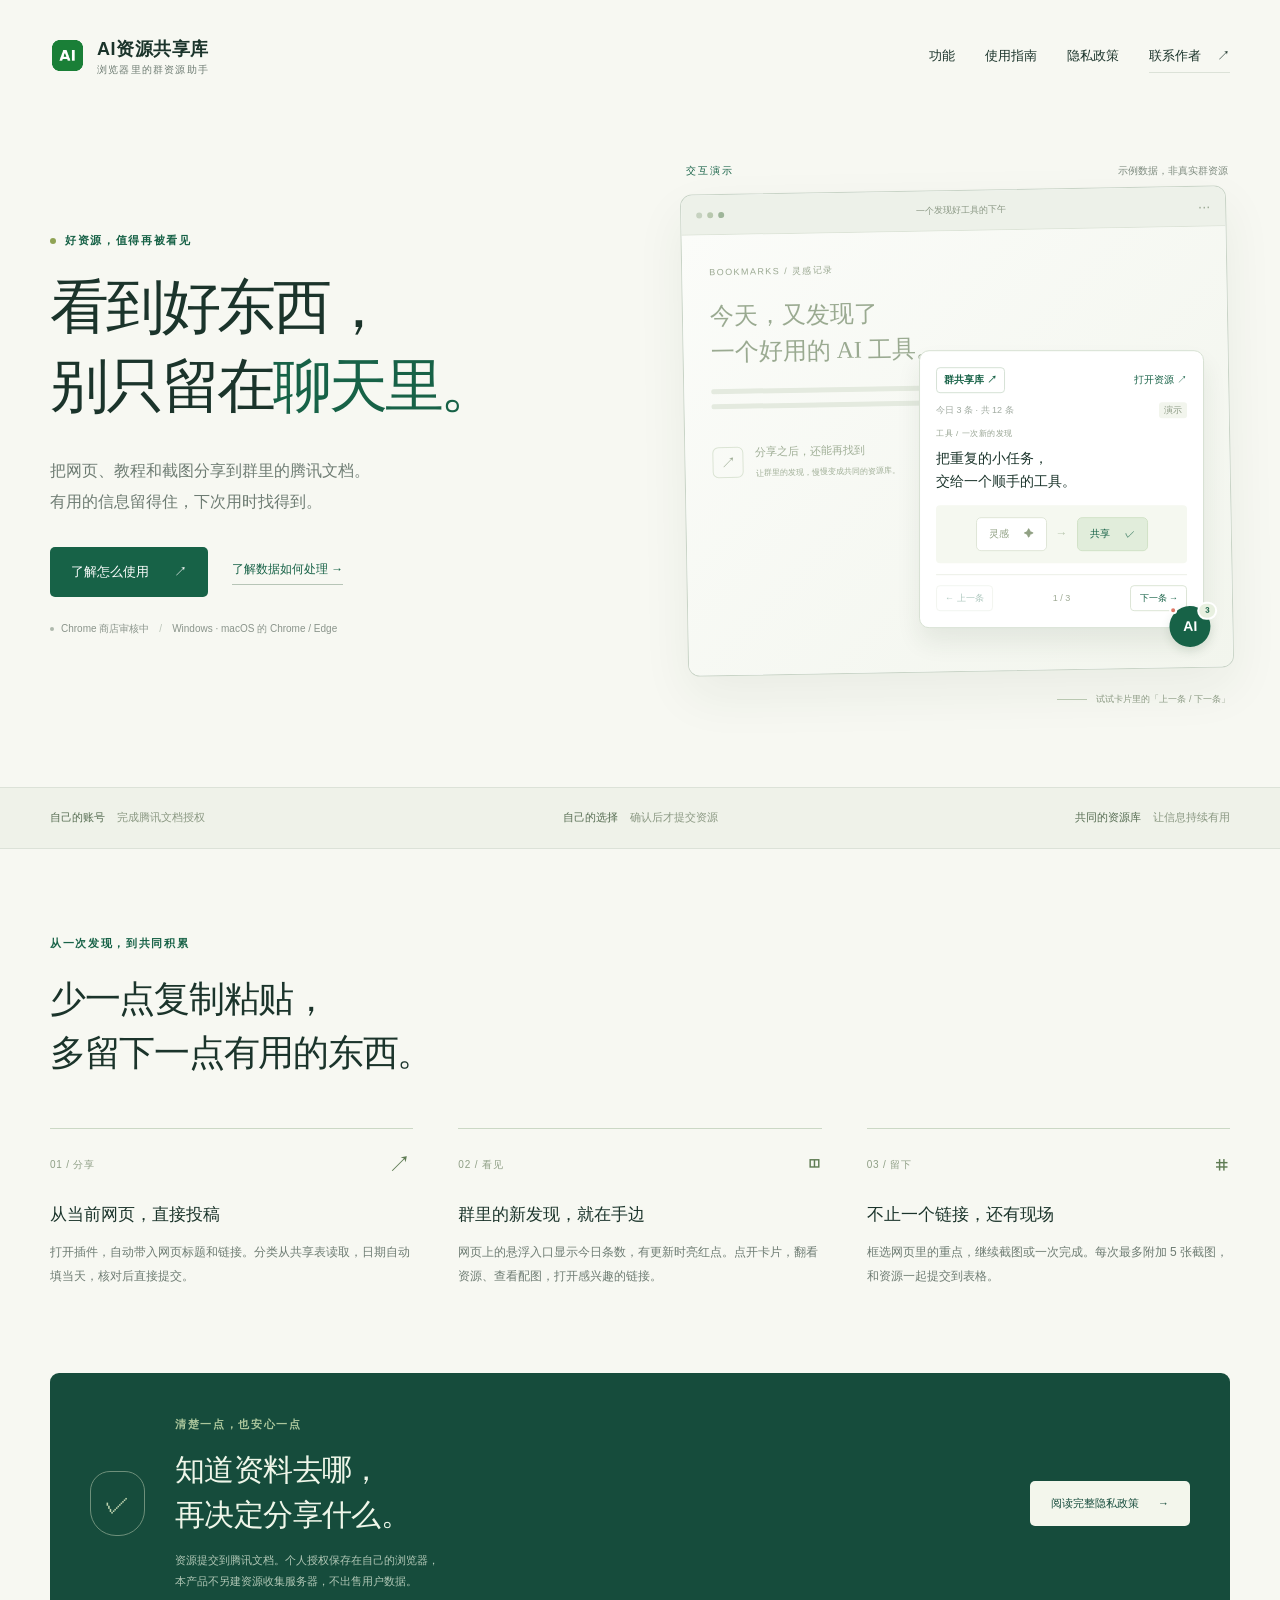
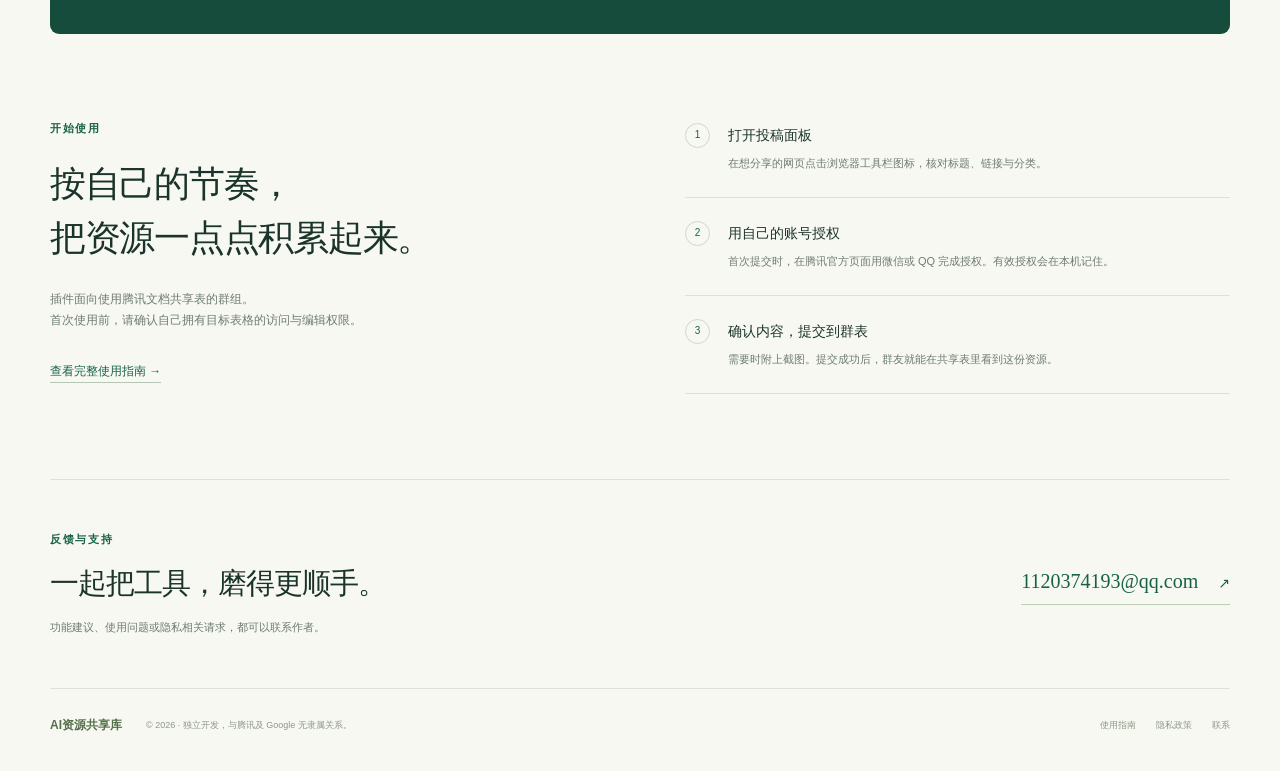
==== index.html @ 5c705e94 "Publish product website, help and privacy policy only" ====
<!doctype html>
<html lang="zh-CN"><head><meta charset="utf-8"><meta name="viewport" content="width=device-width,initial-scale=1"><meta name="description" content="AI资源共享库浏览器插件：把网页与截图分享到群里的腾讯文档共享表，用悬浮卡片查看今日资源。了解功能、使用方法与隐私政策。"><meta name="theme-color" content="#176247"><title>AI资源共享库 · 把好资源，留在群里</title><link rel="icon" href="./assets/icon.png"><link rel="stylesheet" href="./assets/site.css"></head>
<body><a class="skip" href="#main">跳到正文</a>
<header class="header wrap"><a class="brand" href="./" aria-label="AI资源共享库首页"><img src="./assets/icon.png" alt="" width="35" height="35"><span>AI资源共享库<small>浏览器里的群资源助手</small></span></a><nav aria-label="主导航"><a href="#features">功能</a><a href="./help/">使用指南</a><a href="./privacy/">隐私政策</a><a href="mailto:1120374193@qq.com" class="nav-contact">联系作者 <span aria-hidden="true">↗</span></a></nav></header>
<main id="main">
<section class="hero wrap"><div class="hero-copy"><div class="eyebrow"><span class="live-dot"></span> 好资源，值得再被看见</div><h1>看到好东西，<br>别只留在<span class="accent">聊天里。</span></h1><p class="hero-lead">把网页、教程和截图分享到群里的腾讯文档。<br class="desktop">有用的信息留得住，下次用时找得到。</p><div class="hero-actions"><a class="button primary" href="./help/">了解怎么使用 <span aria-hidden="true">↗</span></a><a class="text-link" href="./privacy/">了解数据如何处理 <span aria-hidden="true">→</span></a></div><div class="availability"><span class="tiny-dot"></span> Chrome 商店审核中 <span class="availability-divider">/</span> Windows · macOS 的 Chrome / Edge</div></div>
<div class="demo-scene" aria-label="插件悬浮卡片交互演示"><div class="demo-label"><span>交互演示</span><span>示例数据，非真实群资源</span></div><div class="browser"><div class="browser-top"><span class="traffic"><i></i><i></i><i></i></span><span class="browser-address">一个发现好工具的下午</span><span class="browser-more" aria-hidden="true">···</span></div><div class="browser-body"><div class="page-tag">BOOKMARKS / 灵感记录</div><div class="fake-title">今天，又发现了<br>一个好用的 AI 工具。</div><div class="fake-line long"></div><div class="fake-line"></div><div class="fake-block"><span class="line-icon" aria-hidden="true">↗</span><div><strong>分享之后，还能再找到</strong><small>让群里的发现，慢慢变成共同的资源库。</small></div></div><div class="resource-card"><div class="resource-head"><span class="outlined">群共享库 ↗</span><span>打开资源 ↗</span></div><p class="resource-summary">今日 3 条 · 共 12 条 <span class="demo-only">演示</span></p><div id="demo-card" class="demo-card"><span id="demo-kind" class="resource-kind">工具 / 一次新的发现</span><h2 id="demo-title">把重复的小任务，<br>交给一个顺手的工具。</h2><div class="mini-art" aria-hidden="true"><div class="art-task">灵感 <span>✦</span></div><div class="art-arrow">→</div><div class="art-task art-task-green">共享 <span>✓</span></div></div></div><div class="resource-pager"><button id="demo-prev" aria-label="上一条示例资源" disabled>← 上一条</button><span id="demo-position" aria-live="polite">1 / 3</span><button id="demo-next" aria-label="下一条示例资源">下一条 →</button></div></div><div class="floating-demo" aria-hidden="true">AI<span class="demo-badge">3</span><i></i></div></div></div><div class="demo-caption"><span class="caption-line"></span> 试试卡片里的「上一条 / 下一条」</div></div></section>
<div class="principle-strip"><div class="wrap principle-inner"><span><b>自己的账号</b>完成腾讯文档授权</span><span><b>自己的选择</b>确认后才提交资源</span><span><b>共同的资源库</b>让信息持续有用</span></div></div>
<section id="features" class="section wrap"><div class="section-heading"><p class="eyebrow">从一次发现，到共同积累</p><h2>少一点复制粘贴，<br>多留下一点有用的东西。</h2></div><div class="feature-grid"><article><span class="feature-number">01 / 分享</span><div class="feature-symbol" aria-hidden="true">↗</div><h3>从当前网页，直接投稿</h3><p>打开插件，自动带入网页标题和链接。分类从共享表读取，日期自动填当天，核对后直接提交。</p></article><article><span class="feature-number">02 / 看见</span><div class="feature-symbol" aria-hidden="true">◫</div><h3>群里的新发现，就在手边</h3><p>网页上的悬浮入口显示今日条数，有更新时亮红点。点开卡片，翻看资源、查看配图，打开感兴趣的链接。</p></article><article><span class="feature-number">03 / 留下</span><div class="feature-symbol" aria-hidden="true">⌗</div><h3>不止一个链接，还有现场</h3><p>框选网页里的重点，继续截图或一次完成。每次最多附加 5 张截图，和资源一起提交到表格。</p></article></div></section>
<section class="privacy-band wrap"><div class="privacy-mark" aria-hidden="true">✓</div><div><p class="eyebrow">清楚一点，也安心一点</p><h2>知道资料去哪，<br>再决定分享什么。</h2><p>资源提交到腾讯文档。个人授权保存在自己的浏览器，<br class="desktop">本产品不另建资源收集服务器，不出售用户数据。</p></div><a href="./privacy/" class="button light">阅读完整隐私政策 <span aria-hidden="true">→</span></a></section>
<section class="section wrap getting-started"><div><p class="eyebrow">开始使用</p><h2>按自己的节奏，<br>把资源一点点积累起来。</h2><p class="muted">插件面向使用腾讯文档共享表的群组。<br>首次使用前，请确认自己拥有目标表格的访问与编辑权限。</p><a class="text-link" href="./help/">查看完整使用指南 →</a></div><ol class="steps"><li><span>1</span><div><h3>打开投稿面板</h3><p>在想分享的网页点击浏览器工具栏图标，核对标题、链接与分类。</p></div></li><li><span>2</span><div><h3>用自己的账号授权</h3><p>首次提交时，在腾讯官方页面用微信或 QQ 完成授权。有效授权会在本机记住。</p></div></li><li><span>3</span><div><h3>确认内容，提交到群表</h3><p>需要时附上截图。提交成功后，群友就能在共享表里看到这份资源。</p></div></li></ol></section>
<section class="contact-section wrap"><div><p class="eyebrow">反馈与支持</p><h2>一起把工具，磨得更顺手。</h2><p>功能建议、使用问题或隐私相关请求，都可以联系作者。</p></div><a href="mailto:1120374193@qq.com" class="contact-mail">1120374193@qq.com <span aria-hidden="true">↗</span></a></section>
</main><footer class="footer wrap"><a class="footer-brand" href="./">AI资源共享库</a><span>© 2026 · 独立开发，与腾讯及 Google 无隶属关系。</span><nav aria-label="页脚导航"><a href="./help/">使用指南</a><a href="./privacy/">隐私政策</a><a href="mailto:1120374193@qq.com">联系</a></nav></footer><script src="./assets/site.js" defer></script></body></html>
---- assets/site.css ----
:root{--ink:#1b342b;--green:#176247;--deep:#164c3c;--muted:#6e7c73;--paper:#f7f8f2;--line:#dce2d8;--serif:Georgia,'Songti SC','SimSun',serif}*{box-sizing:border-box}html{scroll-behavior:smooth;scroll-padding-top:28px}body{margin:0;background:var(--paper);color:var(--ink);font:15px/1.8 -apple-system,BlinkMacSystemFont,'Segoe UI','PingFang SC','Microsoft YaHei',sans-serif}a{color:inherit;text-decoration:none}button{font:inherit}button,a{-webkit-tap-highlight-color:transparent}a:focus-visible,button:focus-visible,summary:focus-visible{outline:3px solid #9fb646;outline-offset:5px}a:hover{color:var(--green)}.wrap{width:min(1180px,calc(100% - 64px));margin-inline:auto}.header{height:112px;display:flex;align-items:center;justify-content:space-between;gap:30px}.brand{display:flex;align-items:center;gap:12px;font-weight:700;font-size:18px;letter-spacing:.03em}.brand img{border-radius:9px}.brand small{display:block;font-size:10px;color:var(--muted);font-weight:400;letter-spacing:.12em;margin-top:-4px}.header nav{display:flex;align-items:center;gap:30px;font-size:13px}.nav-contact{border-bottom:1px solid var(--line);padding:5px 0}.nav-contact span{margin-left:12px}.hero{display:grid;grid-template-columns:1.05fr 1fr;align-items:center;gap:60px;padding-top:50px;padding-bottom:80px}.eyebrow{font-size:11px;color:var(--green);font-weight:600;letter-spacing:.15em;margin:0 0 18px}.hero .eyebrow{display:flex;align-items:center;gap:9px}.live-dot,.tiny-dot{width:6px;height:6px;border-radius:50%;background:#8fa354;display:inline-block;flex:none}.hero h1{font-family:var(--serif);font-weight:500;font-size:clamp(40px,4.6vw,64px);letter-spacing:-.055em;line-height:1.34;margin:0 0 28px}.accent{color:var(--green)}.hero-lead{color:var(--muted);font-size:16px;line-height:1.95;margin:0 0 30px}.hero-actions{display:flex;align-items:center;gap:24px;flex-wrap:wrap}.button{display:inline-flex;align-items:center;justify-content:space-between;gap:25px;padding:13px 21px;border-radius:5px;font-weight:500;font-size:13px;transition:background .2s,transform .2s}.button:hover{transform:translateY(-2px)}.primary{background:var(--green);color:white}.primary:hover{background:var(--deep);color:white}.light{background:#f3f6ec;color:var(--deep)}.text-link{font-size:12px;border-bottom:1px solid #b7c5b7;padding-bottom:4px;color:var(--green)}.availability{margin-top:23px;color:#8a948b;font-size:10px;display:flex;align-items:center;gap:7px;flex-wrap:wrap}.availability-divider{margin:0 3px;color:#bbc4b9}.tiny-dot{width:4px;height:4px;background:#aeb9ad}.demo-scene{position:relative;min-width:0}.demo-label{display:flex;justify-content:space-between;font-size:10px;color:#7f8c80;margin:0 2px 10px}.demo-label span:first-child{letter-spacing:.2em;color:var(--green)}.browser{border:1px solid #c9d4c7;border-radius:12px;overflow:hidden;background:#fff;box-shadow:0 20px 50px #203b2710;transform:rotate(-1deg)}.browser-top{height:40px;background:#edf1e9;border-bottom:1px solid #dde4d8;display:flex;align-items:center;gap:12px;padding:0 15px}.traffic{display:flex;gap:5px}.traffic i{display:block;width:6px;height:6px;border-radius:50%;background:#c6d2c0}.traffic i:nth-child(2){background:#b8c8ae}.traffic i:nth-child(3){background:#9eb599}.browser-address{flex:1;text-align:center;font-size:9px;color:#8b9885}.browser-more{color:#9eac97}.browser-body{height:440px;position:relative;padding:29px 27px;background:linear-gradient(135deg,#fbfcf9,#f2f5ed)}.page-tag{font-size:9px;letter-spacing:.16em;color:#9ba992}.fake-title{font-family:var(--serif);font-size:24px;line-height:1.5;color:#9aaa91;margin-top:18px}.fake-line{height:5px;width:47%;background:#e4eadf;border-radius:2px;margin-top:10px}.fake-line.long{width:68%;margin-top:19px}.fake-block{display:flex;gap:12px;align-items:center;margin-top:34px;color:#a0af97}.fake-block strong{font-size:11px;font-weight:500;display:block}.fake-block small{display:block;font-size:8px;margin-top:4px}.line-icon{border:1px solid #dbe4d4;width:31px;height:31px;border-radius:6px;display:grid;place-items:center}.resource-card{position:absolute;right:26px;top:121px;width:285px;background:white;padding:16px;border-radius:10px;border:1px solid #d7e1d3;box-shadow:0 14px 25px #263c2315;transform:rotate(1deg)}.resource-head{display:flex;align-items:center;justify-content:space-between;font-size:10px;color:var(--green)}.outlined{border:1px solid #d6e2d6;padding:3px 7px;border-radius:4px;font-weight:600}.resource-summary{font-size:9px;color:#a0aaa0;margin:9px 0}.demo-only{float:right;background:#f2f5ed;padding:0 5px;border-radius:3px;color:#8c9a84}.demo-card{min-height:137px;perspective:600px}.resource-kind{display:block;font-size:8px;color:#94a18f;letter-spacing:.07em}.resource-card h2{font-size:14px;font-weight:500;line-height:1.65;margin:5px 0 12px}.mini-art{height:58px;display:flex;align-items:center;justify-content:center;gap:9px;background:#f5f8f0;border-radius:4px}.art-task{font-size:10px;background:white;border:1px solid #dfe6d7;border-radius:5px;padding:7px 12px;display:flex;gap:15px;color:#91a184}.art-task-green{background:#e1eddb;color:var(--green);border-color:#d1e2c7}.art-task span{font-size:10px}.art-arrow{color:#b7c5ad;font-size:12px}.resource-pager{display:flex;align-items:center;justify-content:space-between;border-top:1px solid #ecf0e7;padding-top:10px;margin-top:10px}.resource-pager button{border:1px solid #dce5d6;border-radius:4px;color:var(--green);font-size:9px;padding:4px 8px;background:white;cursor:pointer}.resource-pager button:disabled{opacity:.35;cursor:default}.resource-pager>span{font-size:9px;color:#9da993}.floating-demo{position:absolute;bottom:20px;right:22px;width:41px;height:41px;border-radius:50%;background:var(--green);color:white;display:grid;place-items:center;font-size:14px;font-weight:600;box-shadow:0 4px 10px #315c3825}.demo-badge{position:absolute;right:-7px;top:-4px;border:2px solid white;border-radius:12px;font-size:8px;background:#e8f0e0;color:var(--green);width:20px;height:18px;line-height:14px;text-align:center}.floating-demo i{position:absolute;left:0;top:0;width:8px;height:8px;border-radius:50%;background:#df7867;border:2px solid white}.demo-caption{display:flex;align-items:center;justify-content:flex-end;gap:9px;margin-top:19px;font-size:9px;color:#8e9c86}.caption-line{width:30px;height:1px;background:#bdcbb5}.principle-strip{border-block:1px solid var(--line);background:#eff2e9}.principle-inner{display:flex;justify-content:space-between;gap:25px;padding-block:20px;font-size:11px;color:#8a9882}.principle-inner b{color:#556c51;font-weight:500;margin-right:12px}.section{padding-block:85px}.section-heading h2,.getting-started h2,.contact-section h2{font-family:var(--serif);font-size:36px;font-weight:500;letter-spacing:-.035em;line-height:1.5;margin:0}.feature-grid{display:grid;grid-template-columns:repeat(3,1fr);gap:45px;margin-top:48px}.feature-grid article{border-top:1px solid #cbd8c5;padding-top:20px;position:relative}.feature-number{font-size:10px;color:#8f9f86;letter-spacing:.08em}.feature-symbol{position:absolute;top:15px;right:2px;color:#5f7c54;font-size:23px}.feature-grid h3{font-size:17px;font-weight:500;margin:24px 0 11px}.feature-grid p{font-size:12px;color:var(--muted);margin:0;line-height:1.95}.privacy-band{border-radius:9px;background:var(--deep);color:#eff6e9;padding:42px 40px;display:flex;gap:30px;align-items:center}.privacy-mark{width:55px;height:65px;flex:none;border:1px solid #6e907b;border-radius:20px 20px 26px 26px;display:grid;place-items:center;color:#bed3af;font-size:25px}.privacy-band .eyebrow{color:#abc69c;margin-bottom:12px}.privacy-band h2{font-family:var(--serif);font-weight:400;font-size:30px;line-height:1.5;margin:0 0 13px;letter-spacing:-.02em}.privacy-band p:last-child{font-size:11px;color:#b2c8b7;margin:0;line-height:1.9}.privacy-band .button{margin-left:auto;white-space:nowrap;font-size:11px;gap:19px}.getting-started{display:grid;grid-template-columns:1fr 1fr;gap:90px}.muted{color:var(--muted);font-size:12px;margin-block:24px}.steps{list-style:none;margin:4px 0 0;padding:0}.steps li{display:flex;gap:18px;padding:23px 0;border-bottom:1px solid var(--line)}.steps li:first-child{padding-top:0}.steps li>span{height:25px;width:25px;flex:none;border-radius:50%;border:1px solid #ccdac5;display:grid;place-items:center;color:var(--green);font-size:10px}.steps h3{font-size:14px;font-weight:500;margin:0 0 6px}.steps p{font-size:11px;color:var(--muted);margin:0}.contact-section{border-top:1px solid var(--line);padding-block:50px;display:flex;align-items:center;justify-content:space-between;gap:30px}.contact-section .eyebrow{margin-bottom:13px}.contact-section h2{font-size:29px}.contact-section p:last-child{font-size:11px;color:var(--muted);margin:12px 0 0}.contact-mail{font-family:Georgia,serif;font-size:20px;color:var(--green);white-space:nowrap;border-bottom:1px solid #bdcdb7;padding-bottom:5px}.contact-mail span{font-family:system-ui;margin-left:15px;font-size:14px}.footer{border-top:1px solid var(--line);padding-block:26px 35px;display:flex;gap:24px;align-items:center;font-size:9px;color:#8d9888}.footer-brand{font-size:12px;color:#55704b;font-weight:600}.footer nav{margin-left:auto;display:flex;gap:20px}.skip{position:fixed;left:10px;top:-100px;z-index:10;background:white;padding:8px}.skip:focus{top:10px}.legal-layout{display:grid;grid-template-columns:200px 1fr;gap:70px;padding-top:38px;padding-bottom:75px}.legal-sidebar{font-size:12px;position:sticky;top:30px;height:fit-content;border-left:1px solid #d6dfcf;padding-left:20px}.legal-sidebar a{display:block;padding:5px 0;color:#7f8d76}.legal-sidebar a.current{color:var(--green);font-weight:600}.legal{max-width:780px}.legal>h1{font-family:var(--serif);font-size:45px;font-weight:400;letter-spacing:-.04em;margin:0 0 14px}.legal .updated{font-size:11px;color:#8b9884;margin-bottom:30px}.legal .lead{font-size:15px;color:#536b4c;line-height:1.95;border-bottom:1px solid var(--line);padding-bottom:30px}.legal h2{font-size:21px;font-weight:500;margin:40px 0 13px;letter-spacing:-.02em}.legal h3{font-size:15px;font-weight:600;margin:23px 0 9px}.legal p,.legal li{font-size:13px;color:#65755d;line-height:1.95}.legal ul,.legal ol{padding-left:20px}.legal li{padding-block:4px}.legal a{color:var(--green);text-decoration:underline;text-underline-offset:3px}.legal table{width:100%;border-collapse:collapse;margin:20px 0;font-size:12px}.legal th,.legal td{text-align:left;border-bottom:1px solid var(--line);padding:14px 12px;vertical-align:top}.legal th{color:var(--green);background:#edf2e7;font-weight:500}.legal td{color:#65755d}.legal-note{background:#ebf1e3;border-left:3px solid #9ab083;padding:15px 20px;font-size:12px!important}.help-faq{border-bottom:1px solid var(--line);padding:16px 0}.help-faq summary{font-size:14px;color:#395331;cursor:pointer}.help-faq p{margin-bottom:0}.table-wrap{overflow-x:auto}
@media(min-width:1500px){.hero{padding-block:75px 110px}.hero h1{font-size:68px}.browser-body{height:470px}.resource-card{top:135px}}
@media(max-width:1000px){.hero{gap:30px}.hero h1{font-size:46px}.hero-lead{font-size:14px}.hero-actions{gap:16px}.resource-card{right:12px;width:260px}.fake-title{font-size:21px}.browser-body{padding:23px 20px}.header nav{gap:18px}.privacy-band{gap:20px;padding:32px}.privacy-band .button{padding:11px 15px;gap:12px}.feature-grid{gap:25px}.getting-started{gap:45px}.contact-mail{font-size:17px}.legal-layout{gap:35px;grid-template-columns:160px 1fr}}
@media(max-width:740px){.wrap{width:calc(100% - 36px)}.header{height:85px;gap:14px}.brand{font-size:15px;gap:8px}.brand img{width:29px;height:29px}.brand small{font-size:8px}.header nav{gap:14px;font-size:11px}.header nav a:first-child,.nav-contact{display:none}.hero{grid-template-columns:1fr;padding-top:36px;padding-bottom:42px;gap:42px}.hero h1{font-size:48px;line-height:1.35}.hero-lead{font-size:14px}.hero-actions{gap:23px}.availability{font-size:9px}.demo-scene{max-width:500px;width:100%;margin:auto}.browser-body{height:410px}.resource-card{right:19px;top:113px;width:270px}.fake-title{font-size:24px}.principle-inner{flex-direction:column;gap:10px;padding-block:19px;font-size:11px}.principle-inner b{display:inline-block;width:95px}.section{padding-block:50px}.section-heading h2,.getting-started h2{font-size:29px}.feature-grid{grid-template-columns:1fr;gap:30px;margin-top:30px}.feature-grid h3{margin-top:18px}.feature-grid p{font-size:13px}.feature-symbol{top:21px}.privacy-band{flex-wrap:wrap;gap:20px;padding:27px 23px}.privacy-mark{width:39px;height:47px;font-size:20px}.privacy-band h2{font-size:26px}.privacy-band .eyebrow{font-size:10px}.privacy-band>div:nth-child(2){flex:1}.privacy-band .button{margin-left:59px}.privacy-band p:last-child{font-size:11px}.getting-started{grid-template-columns:1fr;gap:28px}.muted{font-size:13px}.steps p{font-size:12px}.contact-section{align-items:flex-start;flex-direction:column;gap:22px;padding-block:35px}.contact-section h2{font-size:27px}.contact-section p:last-child{font-size:12px}.contact-mail{font-size:19px}.footer{flex-wrap:wrap;gap:12px;padding-block:23px}.footer>span{width:100%;order:3}.footer nav{gap:18px}.legal-layout{display:block;padding-top:20px;padding-bottom:45px}.legal-sidebar{position:static;border:0;border-bottom:1px solid var(--line);padding:0 0 14px;margin-bottom:25px;display:flex;gap:20px;flex-wrap:wrap}.legal-sidebar a{padding:0}.legal>h1{font-size:36px}.legal h2{font-size:19px;margin-top:30px}.legal th,.legal td{padding:11px 8px}.desktop{display:none}}
@media(max-width:370px){.hero h1{font-size:41px}.resource-card{width:245px;right:10px}.brand small{display:none}.header nav{gap:10px}.hero-actions{gap:15px}.button{padding:12px 17px}.hero-actions .text-link{font-size:11px}}
@media(prefers-reduced-motion:reduce){html{scroll-behavior:auto}*{transition:none!important;animation:none!important}}
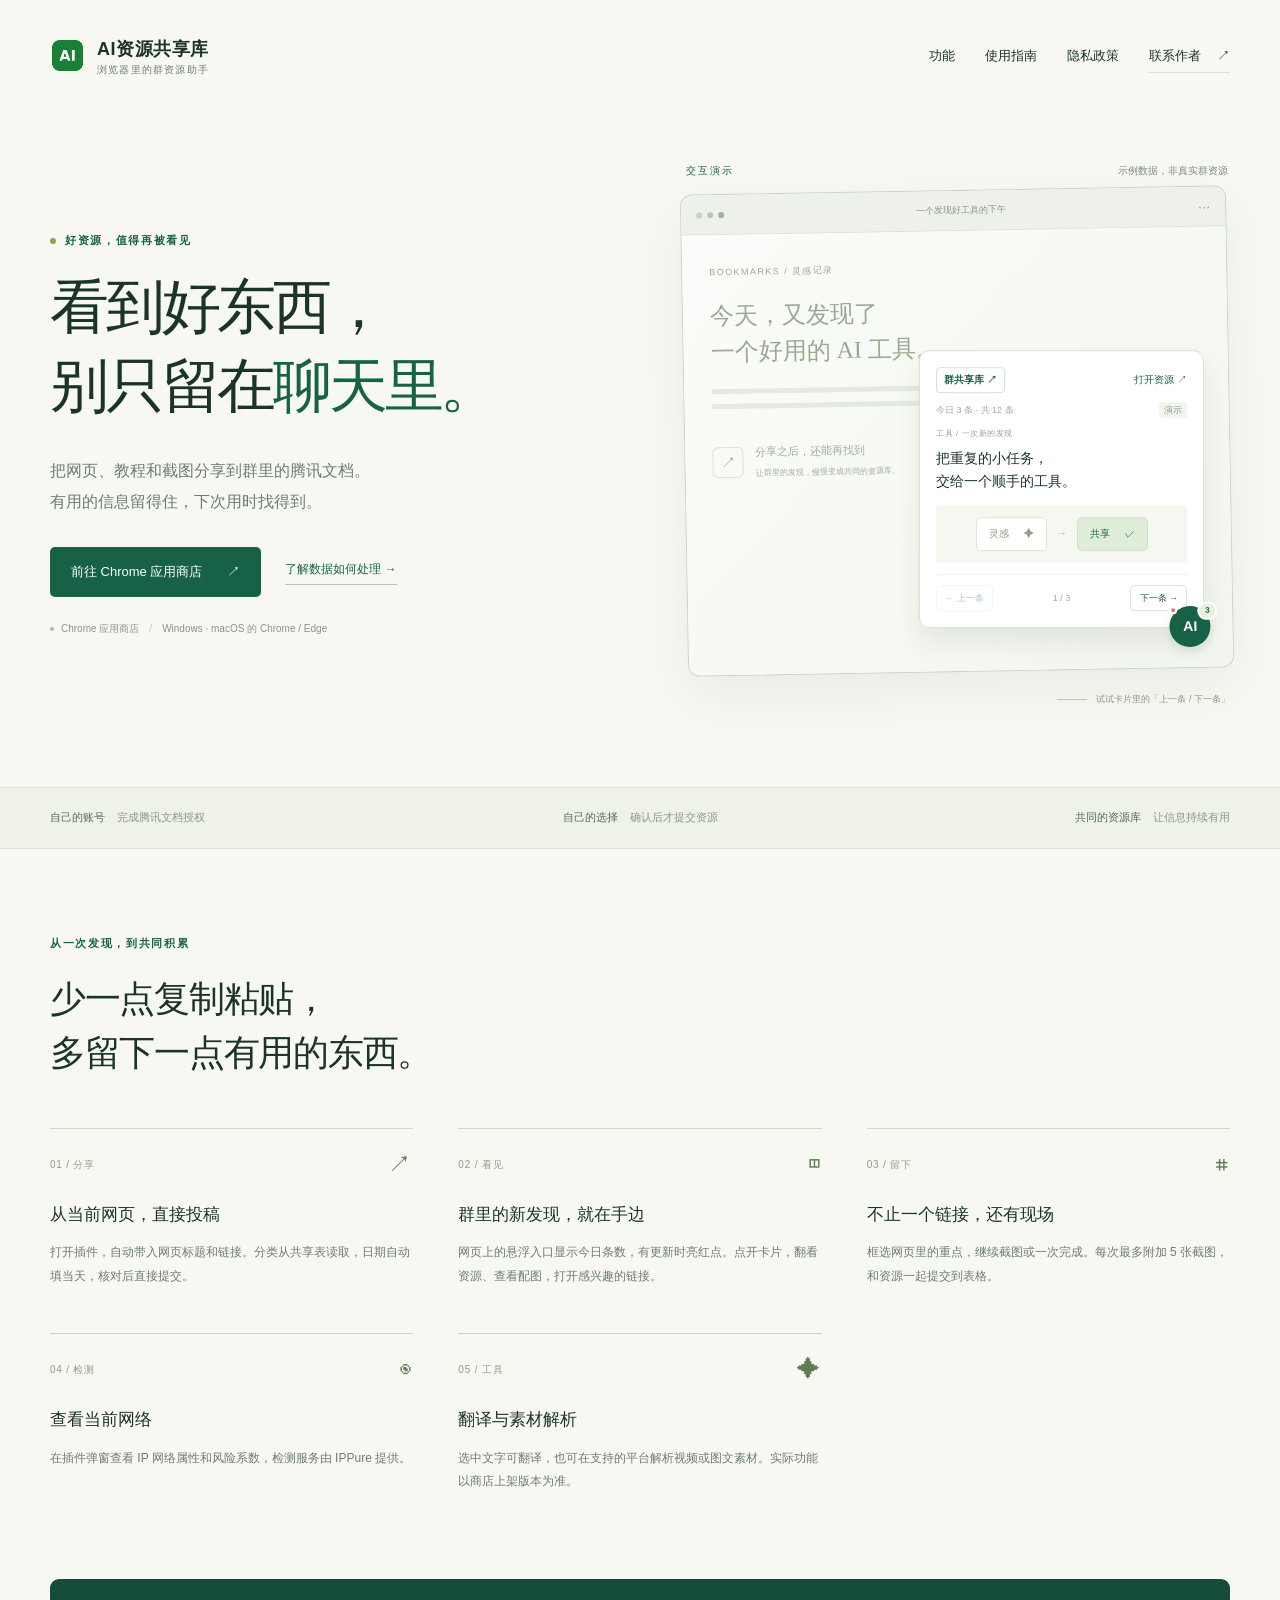
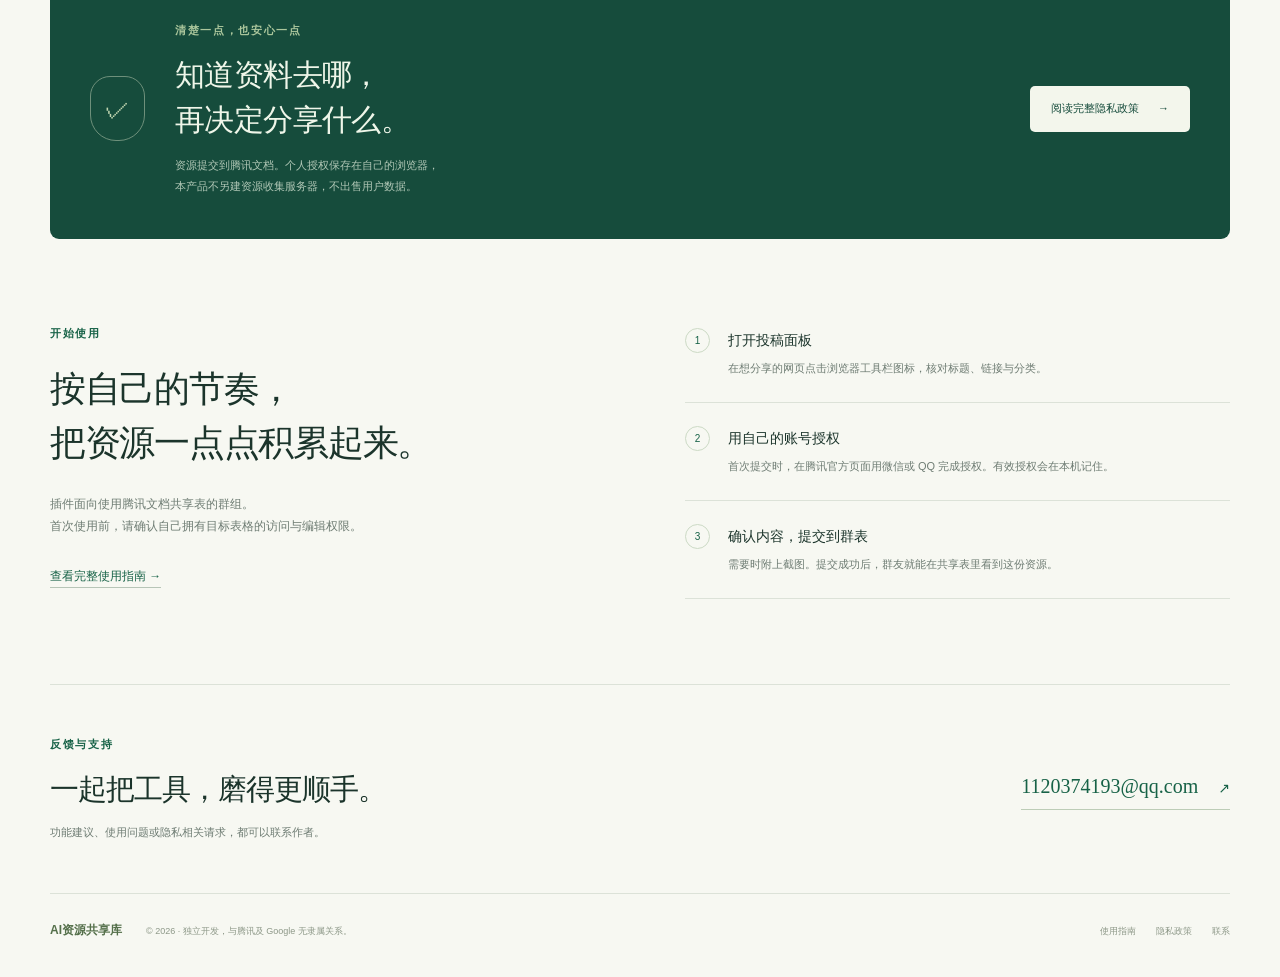
==== commit 801dbbef: "更新网站功能和安装入口" ====
--- a/index.html
+++ b/index.html
@@ -3,10 +3,10 @@
 <body><a class="skip" href="#main">跳到正文</a>
 <header class="header wrap"><a class="brand" href="./" aria-label="AI资源共享库首页"><img src="./assets/icon.png" alt="" width="35" height="35"><span>AI资源共享库<small>浏览器里的群资源助手</small></span></a><nav aria-label="主导航"><a href="#features">功能</a><a href="./help/">使用指南</a><a href="./privacy/">隐私政策</a><a href="mailto:1120374193@qq.com" class="nav-contact">联系作者 <span aria-hidden="true">↗</span></a></nav></header>
 <main id="main">
-<section class="hero wrap"><div class="hero-copy"><div class="eyebrow"><span class="live-dot"></span> 好资源，值得再被看见</div><h1>看到好东西，<br>别只留在<span class="accent">聊天里。</span></h1><p class="hero-lead">把网页、教程和截图分享到群里的腾讯文档。<br class="desktop">有用的信息留得住，下次用时找得到。</p><div class="hero-actions"><a class="button primary" href="./help/">了解怎么使用 <span aria-hidden="true">↗</span></a><a class="text-link" href="./privacy/">了解数据如何处理 <span aria-hidden="true">→</span></a></div><div class="availability"><span class="tiny-dot"></span> Chrome 商店审核中 <span class="availability-divider">/</span> Windows · macOS 的 Chrome / Edge</div></div>
+<section class="hero wrap"><div class="hero-copy"><div class="eyebrow"><span class="live-dot"></span> 好资源，值得再被看见</div><h1>看到好东西，<br>别只留在<span class="accent">聊天里。</span></h1><p class="hero-lead">把网页、教程和截图分享到群里的腾讯文档。<br class="desktop">有用的信息留得住，下次用时找得到。</p><div class="hero-actions"><a class="button primary" href="https://chromewebstore.google.com/detail/ojpmmcdmfidileddodgehlmgelgkglfb">前往 Chrome 应用商店 <span aria-hidden="true">↗</span></a><a class="text-link" href="./privacy/">了解数据如何处理 <span aria-hidden="true">→</span></a></div><div class="availability"><span class="tiny-dot"></span> Chrome 应用商店 <span class="availability-divider">/</span> Windows · macOS 的 Chrome / Edge</div></div>
 <div class="demo-scene" aria-label="插件悬浮卡片交互演示"><div class="demo-label"><span>交互演示</span><span>示例数据，非真实群资源</span></div><div class="browser"><div class="browser-top"><span class="traffic"><i></i><i></i><i></i></span><span class="browser-address">一个发现好工具的下午</span><span class="browser-more" aria-hidden="true">···</span></div><div class="browser-body"><div class="page-tag">BOOKMARKS / 灵感记录</div><div class="fake-title">今天，又发现了<br>一个好用的 AI 工具。</div><div class="fake-line long"></div><div class="fake-line"></div><div class="fake-block"><span class="line-icon" aria-hidden="true">↗</span><div><strong>分享之后，还能再找到</strong><small>让群里的发现，慢慢变成共同的资源库。</small></div></div><div class="resource-card"><div class="resource-head"><span class="outlined">群共享库 ↗</span><span>打开资源 ↗</span></div><p class="resource-summary">今日 3 条 · 共 12 条 <span class="demo-only">演示</span></p><div id="demo-card" class="demo-card"><span id="demo-kind" class="resource-kind">工具 / 一次新的发现</span><h2 id="demo-title">把重复的小任务，<br>交给一个顺手的工具。</h2><div class="mini-art" aria-hidden="true"><div class="art-task">灵感 <span>✦</span></div><div class="art-arrow">→</div><div class="art-task art-task-green">共享 <span>✓</span></div></div></div><div class="resource-pager"><button id="demo-prev" aria-label="上一条示例资源" disabled>← 上一条</button><span id="demo-position" aria-live="polite">1 / 3</span><button id="demo-next" aria-label="下一条示例资源">下一条 →</button></div></div><div class="floating-demo" aria-hidden="true">AI<span class="demo-badge">3</span><i></i></div></div></div><div class="demo-caption"><span class="caption-line"></span> 试试卡片里的「上一条 / 下一条」</div></div></section>
 <div class="principle-strip"><div class="wrap principle-inner"><span><b>自己的账号</b>完成腾讯文档授权</span><span><b>自己的选择</b>确认后才提交资源</span><span><b>共同的资源库</b>让信息持续有用</span></div></div>
-<section id="features" class="section wrap"><div class="section-heading"><p class="eyebrow">从一次发现，到共同积累</p><h2>少一点复制粘贴，<br>多留下一点有用的东西。</h2></div><div class="feature-grid"><article><span class="feature-number">01 / 分享</span><div class="feature-symbol" aria-hidden="true">↗</div><h3>从当前网页，直接投稿</h3><p>打开插件，自动带入网页标题和链接。分类从共享表读取，日期自动填当天，核对后直接提交。</p></article><article><span class="feature-number">02 / 看见</span><div class="feature-symbol" aria-hidden="true">◫</div><h3>群里的新发现，就在手边</h3><p>网页上的悬浮入口显示今日条数，有更新时亮红点。点开卡片，翻看资源、查看配图，打开感兴趣的链接。</p></article><article><span class="feature-number">03 / 留下</span><div class="feature-symbol" aria-hidden="true">⌗</div><h3>不止一个链接，还有现场</h3><p>框选网页里的重点，继续截图或一次完成。每次最多附加 5 张截图，和资源一起提交到表格。</p></article></div></section>
+<section id="features" class="section wrap"><div class="section-heading"><p class="eyebrow">从一次发现，到共同积累</p><h2>少一点复制粘贴，<br>多留下一点有用的东西。</h2></div><div class="feature-grid"><article><span class="feature-number">01 / 分享</span><div class="feature-symbol" aria-hidden="true">↗</div><h3>从当前网页，直接投稿</h3><p>打开插件，自动带入网页标题和链接。分类从共享表读取，日期自动填当天，核对后直接提交。</p></article><article><span class="feature-number">02 / 看见</span><div class="feature-symbol" aria-hidden="true">◫</div><h3>群里的新发现，就在手边</h3><p>网页上的悬浮入口显示今日条数，有更新时亮红点。点开卡片，翻看资源、查看配图，打开感兴趣的链接。</p></article><article><span class="feature-number">03 / 留下</span><div class="feature-symbol" aria-hidden="true">⌗</div><h3>不止一个链接，还有现场</h3><p>框选网页里的重点，继续截图或一次完成。每次最多附加 5 张截图，和资源一起提交到表格。</p></article><article><span class="feature-number">04 / 检测</span><div class="feature-symbol" aria-hidden="true">◉</div><h3>查看当前网络</h3><p>在插件弹窗查看 IP 网络属性和风险系数，检测服务由 IPPure 提供。</p></article><article><span class="feature-number">05 / 工具</span><div class="feature-symbol" aria-hidden="true">✦</div><h3>翻译与素材解析</h3><p>选中文字可翻译，也可在支持的平台解析视频或图文素材。实际功能以商店上架版本为准。</p></article></div></section>
 <section class="privacy-band wrap"><div class="privacy-mark" aria-hidden="true">✓</div><div><p class="eyebrow">清楚一点，也安心一点</p><h2>知道资料去哪，<br>再决定分享什么。</h2><p>资源提交到腾讯文档。个人授权保存在自己的浏览器，<br class="desktop">本产品不另建资源收集服务器，不出售用户数据。</p></div><a href="./privacy/" class="button light">阅读完整隐私政策 <span aria-hidden="true">→</span></a></section>
 <section class="section wrap getting-started"><div><p class="eyebrow">开始使用</p><h2>按自己的节奏，<br>把资源一点点积累起来。</h2><p class="muted">插件面向使用腾讯文档共享表的群组。<br>首次使用前，请确认自己拥有目标表格的访问与编辑权限。</p><a class="text-link" href="./help/">查看完整使用指南 →</a></div><ol class="steps"><li><span>1</span><div><h3>打开投稿面板</h3><p>在想分享的网页点击浏览器工具栏图标，核对标题、链接与分类。</p></div></li><li><span>2</span><div><h3>用自己的账号授权</h3><p>首次提交时，在腾讯官方页面用微信或 QQ 完成授权。有效授权会在本机记住。</p></div></li><li><span>3</span><div><h3>确认内容，提交到群表</h3><p>需要时附上截图。提交成功后，群友就能在共享表里看到这份资源。</p></div></li></ol></section>
 <section class="contact-section wrap"><div><p class="eyebrow">反馈与支持</p><h2>一起把工具，磨得更顺手。</h2><p>功能建议、使用问题或隐私相关请求，都可以联系作者。</p></div><a href="mailto:1120374193@qq.com" class="contact-mail">1120374193@qq.com <span aria-hidden="true">↗</span></a></section>
